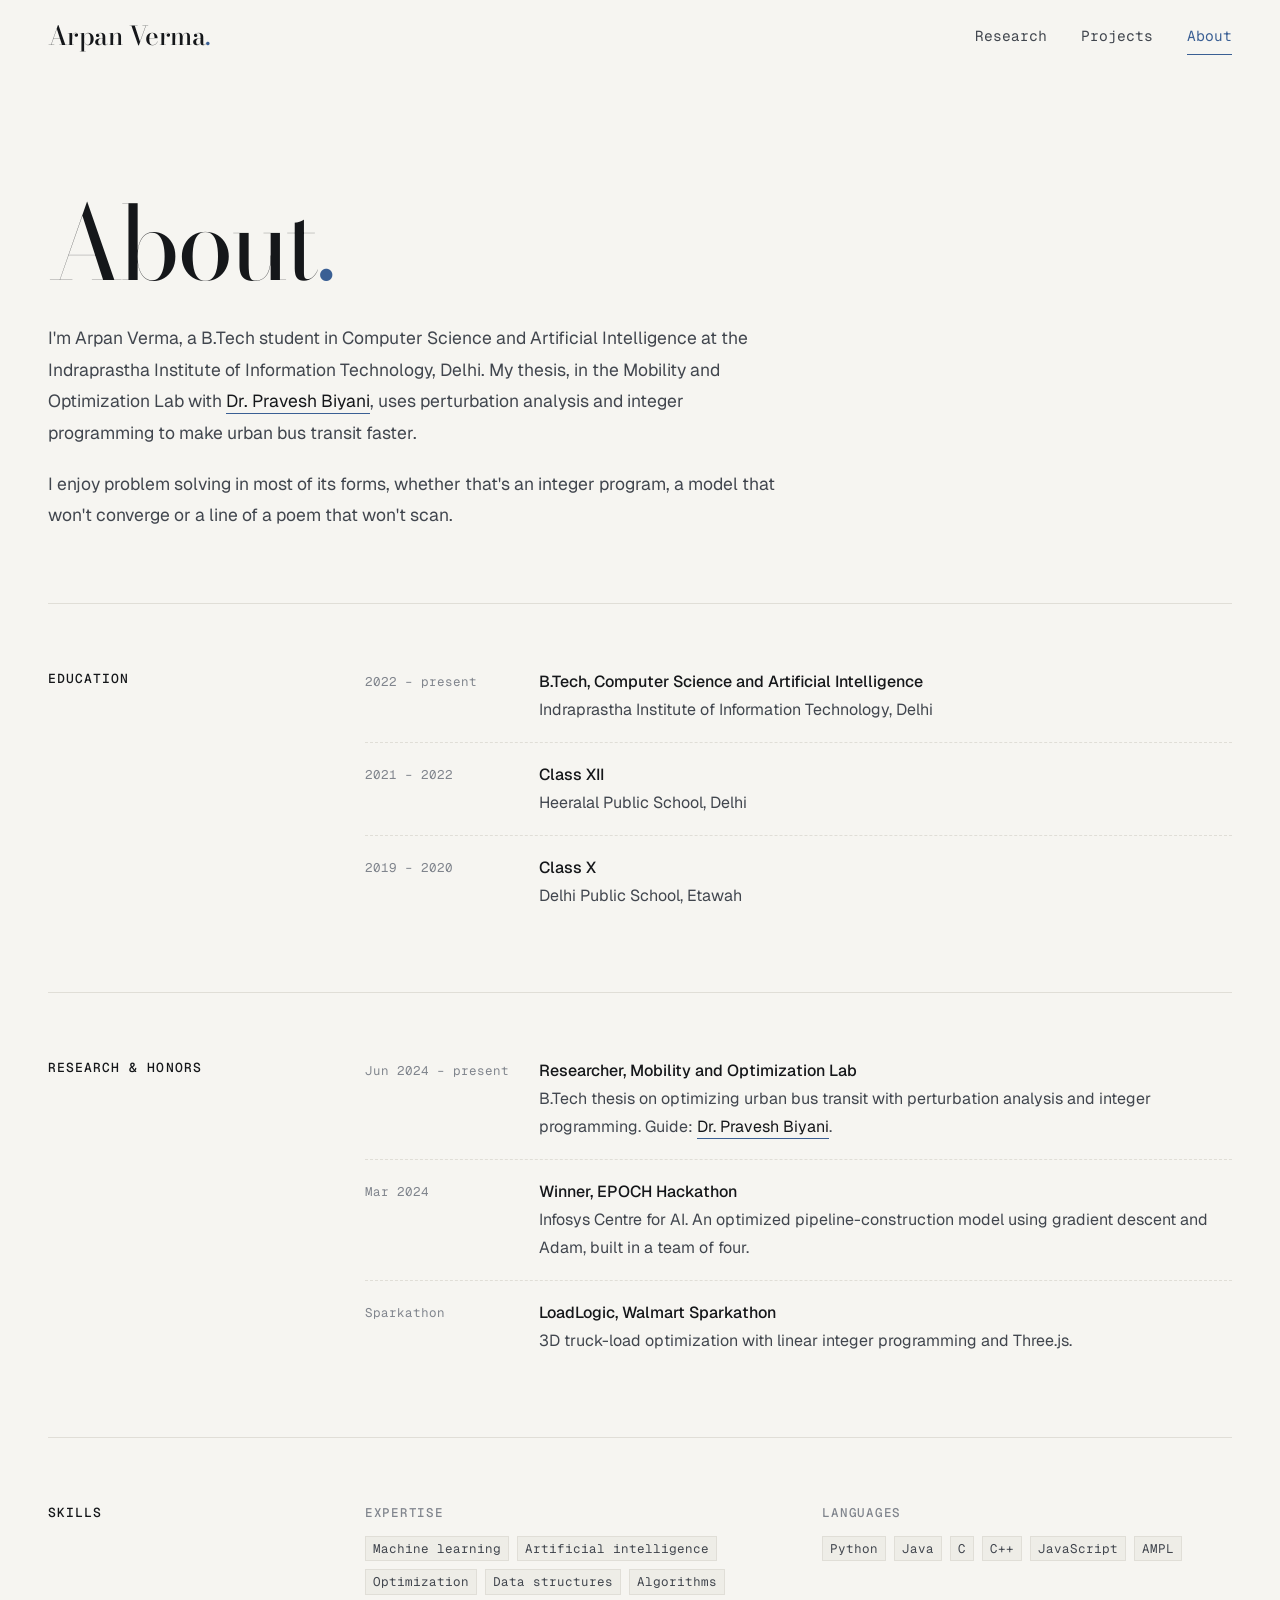
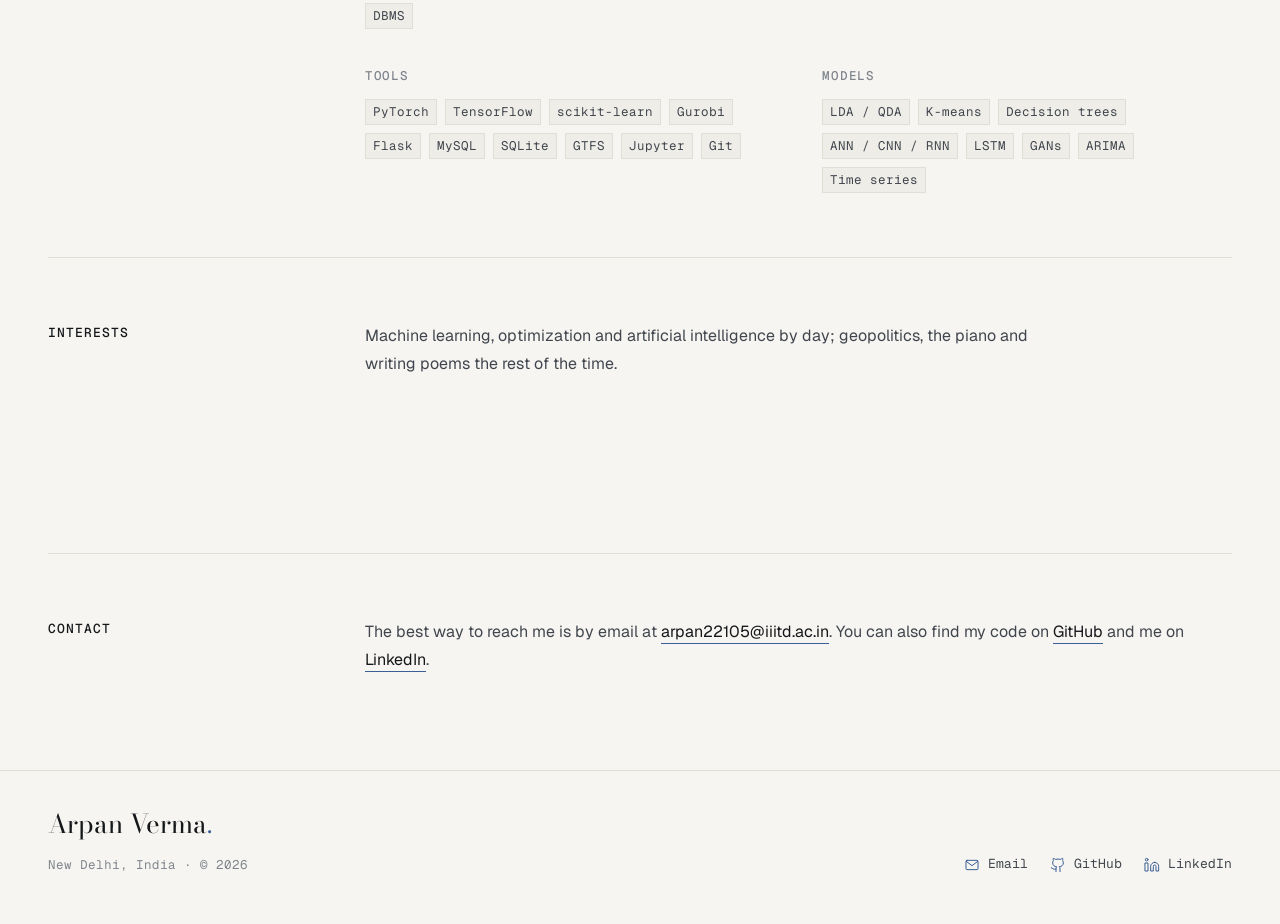
==== about/index.html @ 557e6630 "Redesign site: light editorial theme with animated opening Replace the dark Three.js page with a mul" ====
<!doctype html>
<html lang="en">
<head>
  <meta charset="utf-8">
  <meta name="viewport" content="width=device-width, initial-scale=1">
  <title>About — Arpan Verma</title>
  <meta name="description" content="About Arpan Verma: education, research experience, skills and interests.">
  <meta name="theme-color" content="#f6f5f1">
  <link rel="canonical" href="https://arpanverma001.github.io/about/">
  <link rel="icon" href="/favicon.svg" type="image/svg+xml">
  <link rel="preconnect" href="https://fonts.googleapis.com">
  <link rel="preconnect" href="https://fonts.gstatic.com" crossorigin>
  <link rel="stylesheet" href="https://fonts.googleapis.com/css2?family=Bodoni+Moda:opsz,wght@6..96,400..600&family=Geist:wght@300..700&family=Geist+Mono:wght@400..600&display=swap">
  <link rel="stylesheet" href="/assets/css/site.css">
  <script>document.documentElement.classList.add('js');</script>
</head>
<body>
  <svg width="0" height="0" style="position:absolute" aria-hidden="true">
    <symbol id="i-mail" viewBox="0 0 24 24"><rect x="3" y="5" width="18" height="14" rx="1.5"/><path d="m3.5 6.5 8.5 6.5 8.5-6.5"/></symbol>
    <symbol id="i-github" viewBox="0 0 24 24"><path d="M15 22v-4a4.8 4.8 0 0 0-1-3.5c3 0 6-2 6-5.5.08-1.25-.27-2.48-1-3.5.28-1.15.28-2.35 0-3.5 0 0-1 0-3 1.5-2.64-.5-5.36-.5-8 0C6 2 5 2 5 2c-.3 1.15-.3 2.35 0 3.5A5.4 5.4 0 0 0 4 9c0 3.5 3 5.5 6 5.5-.39.49-.68 1.05-.85 1.65-.17.6-.22 1.23-.15 1.85v4"/><path d="M9 18c-4.51 2-5-2-7-2"/></symbol>
    <symbol id="i-linkedin" viewBox="0 0 24 24"><path d="M16 8a6 6 0 0 1 6 6v7h-4v-7a2 2 0 0 0-4 0v7h-4v-7a6 6 0 0 1 6-6z"/><rect x="2" y="9" width="4" height="12"/><circle cx="4" cy="4" r="2"/></symbol>
  </svg>

  <a class="skip-link" href="#main">Skip to content</a>

  <header class="site-header">
    <div class="container header-inner">
      <a class="site-mark" href="/" aria-label="Arpan Verma, home">Arpan Verma<span class="dot">.</span></a>
      <nav class="site-nav" aria-label="Primary">
        <a href="/research/">Research</a>
        <a href="/projects/">Projects</a>
        <a href="/about/" aria-current="page">About</a>
      </nav>
    </div>
    <div class="scroll-progress" aria-hidden="true"></div>
  </header>

  <main id="main" class="container">
    <div class="page-head">
      <h1 class="page-title">About<span class="dot">.</span></h1>
      <div class="page-lede prose" data-arrive>
        <p>I'm Arpan Verma, a B.Tech student in Computer Science and Artificial Intelligence at the Indraprastha Institute of Information Technology, Delhi. My thesis, in the Mobility and Optimization Lab with <a href="https://www.iiitd.ac.in/praveshb">Dr. Pravesh Biyani</a>, uses perturbation analysis and integer programming to make urban bus transit faster.</p>
        <p>I enjoy problem solving in most of its forms, whether that's an integer program, a model that won't converge or a line of a poem that won't scan.</p>
      </div>
    </div>

    <section class="about-grid" aria-labelledby="edu-title">
      <h2 class="kicker" id="edu-title" data-arrive>Education</h2>
      <ul class="timeline">
        <li data-arrive><span class="when">2022 – present</span><div><strong>B.Tech, Computer Science and Artificial Intelligence</strong>Indraprastha Institute of Information Technology, Delhi</div></li>
        <li data-arrive><span class="when">2021 – 2022</span><div><strong>Class XII</strong>Heeralal Public School, Delhi</div></li>
        <li data-arrive><span class="when">2019 – 2020</span><div><strong>Class X</strong>Delhi Public School, Etawah</div></li>
      </ul>
    </section>

    <section class="about-grid" aria-labelledby="exp-title">
      <h2 class="kicker" id="exp-title" data-arrive>Research &amp; honors</h2>
      <ul class="timeline">
        <li data-arrive><span class="when">Jun 2024 – present</span><div><strong>Researcher, Mobility and Optimization Lab</strong>B.Tech thesis on optimizing urban bus transit with perturbation analysis and integer programming. Guide: <a class="inline-link" href="https://www.iiitd.ac.in/praveshb">Dr. Pravesh Biyani</a>.</div></li>
        <li data-arrive><span class="when">Mar 2024</span><div><strong>Winner, EPOCH Hackathon</strong>Infosys Centre for AI. An optimized pipeline-construction model using gradient descent and Adam, built in a team of four.</div></li>
        <li data-arrive><span class="when">Sparkathon</span><div><strong>LoadLogic, Walmart Sparkathon</strong>3D truck-load optimization with linear integer programming and Three.js.</div></li>
      </ul>
    </section>

    <section class="about-grid" aria-labelledby="skills-title">
      <h2 class="kicker" id="skills-title" data-arrive>Skills</h2>
      <div class="skills">
        <div data-arrive>
          <h3>Expertise</h3>
          <div class="tags"><span>Machine learning</span><span>Artificial intelligence</span><span>Optimization</span><span>Data structures</span><span>Algorithms</span><span>DBMS</span></div>
        </div>
        <div data-arrive>
          <h3>Languages</h3>
          <div class="tags"><span>Python</span><span>Java</span><span>C</span><span>C++</span><span>JavaScript</span><span>AMPL</span></div>
        </div>
        <div data-arrive>
          <h3>Tools</h3>
          <div class="tags"><span>PyTorch</span><span>TensorFlow</span><span>scikit-learn</span><span>Gurobi</span><span>Flask</span><span>MySQL</span><span>SQLite</span><span>GTFS</span><span>Jupyter</span><span>Git</span></div>
        </div>
        <div data-arrive>
          <h3>Models</h3>
          <div class="tags"><span>LDA / QDA</span><span>K-means</span><span>Decision trees</span><span>ANN / CNN / RNN</span><span>LSTM</span><span>GANs</span><span>ARIMA</span><span>Time series</span></div>
        </div>
      </div>
    </section>

    <section class="about-grid" aria-labelledby="interests-title">
      <h2 class="kicker" id="interests-title" data-arrive>Interests</h2>
      <div>
        <p data-arrive style="max-width:62ch">Machine learning, optimization and artificial intelligence by day; geopolitics, the piano and writing poems the rest of the time.</p>
        <figure class="sign" data-arrive style="margin:40px 0 0;justify-self:start;max-width:520px">
          <canvas data-sign="Piano · Poems · Geopolitics · Problem solving · " data-cols="80" role="img" aria-label="Dot-matrix sign scrolling: Piano, Poems, Geopolitics, Problem solving."></canvas>
        </figure>
      </div>
    </section>

    <section class="about-grid" aria-labelledby="contact-title" style="padding-bottom:96px">
      <h2 class="kicker" id="contact-title" data-arrive>Contact</h2>
      <div class="prose" data-arrive>
        <p>The best way to reach me is by email at <a href="mailto:arpan22105@iiitd.ac.in">arpan22105@iiitd.ac.in</a>. You can also find my code on <a href="https://github.com/ARPANVERMA001">GitHub</a> and me on <a href="https://www.linkedin.com/in/arpvr/">LinkedIn</a>.</p>
      </div>
    </section>
  </main>

  <footer class="site-footer">
    <div class="container footer-inner">
      <div>
        <a class="footer-mark" href="/">Arpan Verma<span class="dot">.</span></a>
        <p class="meta">New Delhi, India · © 2026</p>
      </div>
      <nav class="footer-links" aria-label="Contact">
        <a href="mailto:arpan22105@iiitd.ac.in"><svg class="icon"><use href="#i-mail"/></svg>Email</a>
        <a href="https://github.com/ARPANVERMA001"><svg class="icon"><use href="#i-github"/></svg>GitHub</a>
        <a href="https://www.linkedin.com/in/arpvr/"><svg class="icon"><use href="#i-linkedin"/></svg>LinkedIn</a>
      </nav>
    </div>
  </footer>

  <script type="module" src="/assets/js/site.js"></script>
</body>
</html>
---- assets/css/site.css ----
/* ==========================================================================
   Arpan Verma — site styles
   Light, editorial, quietly animated.
   ========================================================================== */

@view-transition {
  navigation: auto;
}

@property --spot {
  syntax: '<percentage>';
  inherits: true;
  initial-value: 0%;
}

:root {
  --paper: #f6f5f1;
  --paper-2: #eeede7;
  --ink: #15171a;
  --body: #41464e;
  --muted: #80858d;
  --rule: #e0ded7;
  --rule-strong: #cfccc3;
  --blue: #3a5f94;
  --blue-ink: #2b4a78;
  --blue-soft: #9db1cf;
  --blue-wash: #e4eaf3;
  --blue-glow: rgb(58 95 148 / 22%);

  --font-serif: 'Bodoni Moda', 'Didot', 'Bodoni 72', Georgia, serif;
  --font-sans: 'Geist', ui-sans-serif, system-ui, -apple-system, 'Segoe UI', sans-serif;
  --font-mono: 'Geist Mono', ui-monospace, 'SFMono-Regular', Menlo, Consolas, monospace;

  --gutter: clamp(16px, 5vw, 48px);
  --max: 1200px;
  --ease-out: cubic-bezier(.16, 1, .3, 1);
  --ease-soft: cubic-bezier(.33, 1, .68, 1);

  color-scheme: light;
}

*,
*::before,
*::after {
  box-sizing: border-box;
}

html {
  -webkit-text-size-adjust: 100%;
  scroll-behavior: smooth;
  scroll-padding-top: 96px;
}

body {
  margin: 0;
  background: var(--paper);
  color: var(--body);
  font-family: var(--font-sans);
  font-size: 16px;
  line-height: 1.75;
  -webkit-font-smoothing: antialiased;
  text-rendering: optimizeLegibility;
  overflow-x: hidden;
}

::selection {
  background: var(--blue-wash);
  color: var(--blue-ink);
}

img,
canvas,
svg {
  display: block;
  max-width: 100%;
}

a {
  color: inherit;
  text-decoration: none;
}

h1,
h2,
h3,
p {
  margin: 0;
}

ul {
  margin: 0;
  padding: 0;
  list-style: none;
}

:focus-visible {
  outline: 2px solid var(--blue);
  outline-offset: 3px;
  border-radius: 2px;
}

.sr-only {
  position: absolute;
  width: 1px;
  height: 1px;
  overflow: hidden;
  clip: rect(0 0 0 0);
  white-space: nowrap;
}

.skip-link {
  position: absolute;
  left: 16px;
  top: -60px;
  z-index: 100;
  padding: 8px 14px;
  background: var(--ink);
  color: var(--paper);
  font-family: var(--font-mono);
  font-size: 13px;
}

.skip-link:focus {
  top: 12px;
}

.container {
  width: min(var(--max), 100% - 2 * var(--gutter));
  margin-inline: auto;
}

/* ---------- Header ---------------------------------------------------- */

.site-header {
  position: sticky;
  top: 0;
  z-index: 50;
  background: color-mix(in srgb, var(--paper) 86%, transparent);
  backdrop-filter: saturate(1.4) blur(10px);
  -webkit-backdrop-filter: saturate(1.4) blur(10px);
  view-transition-name: site-header;
}

.header-inner {
  display: flex;
  align-items: center;
  justify-content: space-between;
  gap: 16px;
  height: 72px;
}

.site-mark {
  font-family: var(--font-serif);
  font-size: 26px;
  font-weight: 500;
  letter-spacing: -.02em;
  color: var(--ink);
  line-height: 1;
}

.site-mark .dot,
.footer-mark .dot {
  color: var(--blue);
}

.site-nav {
  display: flex;
  gap: clamp(18px, 3vw, 34px);
  font-family: var(--font-mono);
  font-size: 14.5px;
}

.site-nav a {
  position: relative;
  color: var(--body);
  padding: 4px 0;
  transition: color .3s var(--ease-soft);
}

.site-nav a::after {
  content: '';
  position: absolute;
  left: 0;
  right: 0;
  bottom: -2px;
  height: 1px;
  background: currentColor;
  transform: scaleX(0);
  transform-origin: right;
  transition: transform .45s var(--ease-out);
}

.site-nav a:hover,
.site-nav a[aria-current='page'] {
  color: var(--blue);
}

.site-nav a:hover::after,
.site-nav a[aria-current='page']::after {
  transform: scaleX(1);
  transform-origin: left;
}

.scroll-progress {
  position: absolute;
  left: 0;
  right: 0;
  bottom: 0;
  height: 1px;
  background: var(--blue-soft);
  transform-origin: left;
  transform: scaleX(var(--progress, 0));
  opacity: .8;
}

/* ---------- Shared type ---------------------------------------------- */

.kicker {
  font-family: var(--font-mono);
  font-size: 13px;
  font-weight: 500;
  letter-spacing: .08em;
  text-transform: uppercase;
  color: var(--ink);
}

.eyebrow {
  font-family: var(--font-mono);
  font-size: 13px;
  color: var(--muted);
  letter-spacing: .01em;
}

.meta {
  font-family: var(--font-mono);
  font-size: 12.5px;
  color: var(--muted);
}

.prose p + p {
  margin-top: 1.1em;
}

.prose a,
.inline-link {
  color: var(--ink);
  background-image: linear-gradient(var(--blue), var(--blue));
  background-size: 100% 1px;
  background-position: 0 100%;
  background-repeat: no-repeat;
  padding-bottom: 2px;
  transition: background-size .45s var(--ease-out), color .3s;
}

.prose a:hover,
.inline-link:hover {
  color: var(--blue);
  background-size: 100% 2px;
  background-image: linear-gradient(var(--blue-soft), var(--blue-soft));
}

.action {
  display: inline-flex;
  align-items: center;
  gap: 14px;
  font-family: var(--font-mono);
  font-size: 13.5px;
  color: var(--blue);
}

.action svg {
  width: 20px;
  height: 20px;
  transition: transform .5s var(--ease-out);
}

.action:hover svg {
  transform: translateX(6px);
}

.icon {
  width: 16px;
  height: 16px;
  fill: none;
  stroke: currentColor;
  stroke-width: 1.5;
  stroke-linecap: round;
  stroke-linejoin: round;
}

/* ---------- Arrival (blur-fade-up as content enters) ------------------ */

.js [data-arrive] {
  opacity: 0;
  transform: translateY(14px);
  filter: blur(3px);
  transition:
    opacity 1.1s var(--ease-soft),
    transform 1.1s var(--ease-out),
    filter 1.1s var(--ease-out);
  transition-delay: var(--arrive-delay, 0ms);
}

.js [data-arrive='side'] {
  transform: translateX(24px);
}

.js [data-arrive].is-in {
  opacity: 1;
  transform: none;
  filter: blur(0);
}

/* ---------- Hero ------------------------------------------------------ */

.hero {
  display: grid;
  grid-template-columns: minmax(280px, 400px) minmax(0, 1fr);
  gap: clamp(40px, 8vw, 128px);
  align-items: center;
  min-height: calc(100svh - 72px);
  padding-block: 56px 72px;
}

.hero-identity {
  position: relative;
  justify-self: end;
  width: 100%;
  max-width: 360px;
}

.plate {
  position: relative;
  margin-left: auto;
  width: 82%;
  aspect-ratio: 4 / 5;
  background: var(--paper-2);
  overflow: hidden;
}

.plate canvas {
  width: 100%;
  height: 100%;
}

.plate::after {
  content: '';
  position: absolute;
  inset: 0;
  box-shadow: inset 0 0 0 1px rgb(21 23 26 / 5%);
  pointer-events: none;
}

.hero-name {
  position: relative;
  margin-top: -1.45em;
  font-family: var(--font-serif);
  font-size: clamp(54px, 6.4vw, 84px);
  font-weight: 400;
  line-height: 1;
  letter-spacing: -.035em;
  color: var(--ink);
  view-transition-name: hero-name;
}

.hero-name .name-line {
  display: block;
  position: relative;
  width: max-content;
}

.name-text {
  transition: color .8s var(--ease-soft);
}

.name-ink .name-text {
  color: var(--blue);
  transition: none;
}

.name-scramble {
  position: absolute;
  inset: 0;
  z-index: 0;
  pointer-events: none;
}

.name-glyph {
  position: absolute;
  top: 0;
  color: var(--blue);
}

.name-glyph[data-light] {
  color: var(--blue-soft);
}

.name-block {
  position: absolute;
  background: var(--blue-wash);
  z-index: -1;
}

.name-block[data-tone='deep'] {
  background: var(--blue-soft);
}

.is-scrambling .name-text {
  color: transparent;
}

.name-marks {
  display: flex;
  gap: 4px;
  margin-top: 14px;
}

.name-marks i {
  width: 6px;
  height: 6px;
  background: var(--blue);
  animation: mark-blink 2.4s steps(1, end) infinite;
}

.name-marks i:nth-child(2) {
  animation-delay: .3s;
  background: var(--blue-soft);
}

.name-marks i:nth-child(3) {
  animation-delay: .6s;
}

@keyframes mark-blink {
  0%, 70% { opacity: 1; }
  80% { opacity: .25; }
  90% { opacity: 1; }
}

.contacts {
  display: flex;
  justify-content: flex-end;
  gap: clamp(14px, 2vw, 22px);
  margin-top: 26px;
  font-family: var(--font-mono);
  font-size: 12.5px;
}

.contacts a {
  display: flex;
  flex-direction: column;
  align-items: center;
  gap: 6px;
  color: var(--body);
  transition: color .3s, transform .5s var(--ease-out);
}

.contacts a .icon {
  color: var(--blue);
  width: 17px;
  height: 17px;
}

.contacts a:hover {
  color: var(--blue);
  transform: translateY(-3px);
}

.hero-copy {
  min-width: 0;
  max-width: 640px;
}

.affil {
  margin-top: 6px;
  font-size: 17px;
  font-weight: 500;
  color: var(--ink);
}

.greeting {
  margin-top: 40px;
  font-size: 17px;
  color: var(--ink);
}

.bio {
  margin-top: 16px;
  font-size: 17px;
  line-height: 1.8;
}

/* Typing */

.typed-letter[data-unseen] {
  opacity: 0;
}

[data-typing-fade] .typed-letter {
  transition: opacity var(--letter-fade, 60ms) linear;
}

.typed-letter[data-caret] {
  position: relative;
}

.typed-letter[data-caret]::after {
  content: '';
  position: absolute;
  top: .12em;
  left: calc(100% + 1px);
  width: 1.5px;
  height: 1.15em;
  background: var(--blue);
  animation: caret-blink 1s steps(1, end) infinite;
}

.typed-letter[data-caret='start']::after {
  left: 0;
}

[data-typing] .typed-letter[data-caret]::after {
  animation: none;
}

@keyframes caret-blink {
  50% { opacity: 0; }
}

/* Lanes */

.lanes {
  position: relative;
  margin-top: 44px;
  font-family: var(--font-mono);
  font-size: clamp(19px, 2vw, 27px);
  font-weight: 450;
  line-height: 1.65;
  letter-spacing: -.01em;
  -webkit-mask-image: linear-gradient(to right, transparent, #000 7%, #000 78%, transparent);
  mask-image: linear-gradient(to right, transparent, #000 7%, #000 78%, transparent);
  overflow: hidden;
}

.lanes-layer {
  color: var(--blue-soft);
}

.lanes-layer.lit {
  position: absolute;
  inset: 0;
  color: var(--blue);
  -webkit-mask-image: radial-gradient(ellipse 26% 140% at var(--spot) 50%, #000 0%, transparent 72%);
  mask-image: radial-gradient(ellipse 26% 140% at var(--spot) 50%, #000 0%, transparent 72%);
  animation: spot 9s ease-in-out infinite alternate;
}

@keyframes spot {
  from { --spot: 8%; }
  to { --spot: 82%; }
}

.lane {
  white-space: nowrap;
  overflow: hidden;
}

.lane-track {
  display: inline-flex;
  gap: 1.1em;
  padding-right: 1.1em;
  animation: lane var(--dur, 40s) linear infinite;
  animation-direction: var(--dir, normal);
  will-change: transform;
}

.lane-track span {
  flex: none;
}

@keyframes lane {
  to { transform: translateX(-50%); }
}

.hero .action {
  margin-top: 36px;
}

/* ---------- Opening choreography ------------------------------------- */
/* While the opening plays, everything except the name and plate waits. */

.opening [data-opening-part]:not([data-shown]) {
  opacity: 0;
}

[data-opening-part],
.contacts a {
  transition: opacity .9s var(--ease-soft), transform .9s var(--ease-out), filter .9s var(--ease-out);
}

.opening:not(.keep-header) .site-header:not([data-shown]) {
  opacity: 0;
}

.site-header {
  transition: opacity .9s var(--ease-soft);
}

.opening [data-opening-part='contacts']:not([data-shown]) a {
  opacity: 0;
  transform: translateY(8px);
  filter: blur(2px);
}

.opening .lane:not([data-shown]) {
  transform: translateX(18px);
  filter: blur(3px);
}

.contacts a {
  transition: color .3s, opacity .9s var(--ease-soft), transform .6s var(--ease-out), filter .9s var(--ease-out);
}

.opening .contacts a {
  transition-delay: calc(var(--i, 0) * 70ms);
}

/* ---------- Sections -------------------------------------------------- */

.section {
  padding-block: clamp(64px, 9vw, 112px);
  border-top: 1px solid var(--rule);
}

.section-head {
  margin-bottom: clamp(40px, 6vw, 72px);
}

/* Selected work */

.work {
  display: grid;
  grid-template-columns: minmax(280px, 400px) minmax(0, 1fr);
  gap: clamp(40px, 8vw, 128px);
  align-items: center;
}

.work + .work {
  margin-top: 0;
}

.work-plate {
  display: grid;
  place-items: center;
  min-height: 300px;
}

.work-body {
  padding-block: 56px;
  border-bottom: 1px solid var(--rule);
  max-width: 690px;
}

.work:last-of-type .work-body {
  border-bottom: 0;
}

.work-body h3 {
  font-size: clamp(21px, 2vw, 25px);
  font-weight: 450;
  line-height: 1.35;
  letter-spacing: -.012em;
  color: var(--ink);
  max-width: 34ch;
}

.work-body .meta {
  margin-top: 14px;
}

.work-body p.desc {
  margin-top: 22px;
  max-width: 62ch;
}

.work-links {
  display: flex;
  flex-wrap: wrap;
  gap: 22px;
  margin-top: 22px;
  font-family: var(--font-mono);
  font-size: 12.5px;
}

.work-links a {
  color: var(--blue);
  position: relative;
}

.work-links a::after {
  content: '';
  position: absolute;
  left: 0;
  right: 0;
  bottom: -1px;
  height: 1px;
  background: currentColor;
  transform: scaleX(0);
  transform-origin: right;
  transition: transform .45s var(--ease-out);
}

.work-links a:hover::after {
  transform: scaleX(1);
  transform-origin: left;
}

/* ---------- Wordmarks (CRT power-on + tear glitch) -------------------- */

.wordmark {
  position: relative;
  font-family: var(--font-serif);
  font-size: var(--wm-size, clamp(40px, 4.4vw, 56px));
  font-weight: 450;
  letter-spacing: -.025em;
  line-height: 1.1;
  color: var(--blue);
  text-align: center;
}

.wm-glyphs {
  position: relative;
  display: inline-block;
  white-space: nowrap;
  isolation: isolate;
}

.wm-face {
  display: block;
}

.wm-echo,
.wm-band {
  position: absolute;
  inset: 0;
  pointer-events: none;
}

.wm-echo {
  color: var(--blue-soft);
  opacity: 0;
  transform: translateX(1.5px);
  z-index: -1;
}

.wm-band {
  visibility: hidden;
  color: var(--blue-ink);
}

.wm-band[data-torn] {
  visibility: visible;
}

.wm-beam {
  position: absolute;
  left: -6%;
  right: -6%;
  top: 50%;
  height: 2px;
  margin-top: -1px;
  background: var(--blue);
  box-shadow: 0 0 12px var(--blue-glow);
  opacity: 0;
  pointer-events: none;
}

.js [data-wordmark]:not(.is-on) .wm-face {
  opacity: 0;
}

/* ---------- Home about ------------------------------------------------ */

.about-split {
  display: grid;
  grid-template-columns: 1.15fr 1fr;
  gap: clamp(40px, 8vw, 120px);
  align-items: center;
}

.about-split .prose {
  max-width: 600px;
  font-size: 16.5px;
}

.about-split .action {
  margin-top: 36px;
}

.sign {
  justify-self: center;
  width: 100%;
  max-width: 420px;
}

.sign canvas {
  width: 100%;
  height: auto;
}

.sign figcaption {
  margin-top: 14px;
  text-align: center;
}

/* ---------- Page header (inner pages) --------------------------------- */

.page-head {
  padding-block: clamp(56px, 10vw, 120px) clamp(40px, 6vw, 72px);
}

.page-title {
  font-family: var(--font-serif);
  font-size: clamp(52px, 8vw, 104px);
  font-weight: 400;
  line-height: 1;
  letter-spacing: -.035em;
  color: var(--ink);
  view-transition-name: page-title;
}

.page-title .dot {
  color: var(--blue);
}

.page-lede {
  margin-top: 28px;
  max-width: 62ch;
  font-size: 17.5px;
  line-height: 1.8;
}

/* ---------- Research page --------------------------------------------- */

.research-layout {
  display: grid;
  grid-template-columns: 240px 1fr;
  gap: clamp(32px, 6vw, 96px);
  padding-bottom: 96px;
}

.index-nav {
  position: sticky;
  top: 112px;
  align-self: start;
}

.index-nav ul {
  font-family: var(--font-mono);
  font-size: 13.5px;
}

.index-nav li + li {
  margin-top: 6px;
}

.index-nav a {
  position: relative;
  z-index: 1;
  display: inline-block;
  padding: 3px 10px;
  color: var(--body);
  transition: color .35s var(--ease-soft);
}

.index-nav a:hover {
  color: var(--blue);
}

.index-nav a.is-active {
  color: var(--blue-ink);
}

.index-chip {
  position: absolute;
  left: 0;
  top: 0;
  height: 0;
  width: 0;
  background: var(--blue-wash);
  box-shadow: inset 0 0 0 1px rgb(58 95 148 / 18%);
  transition:
    transform .55s var(--ease-out),
    width .55s var(--ease-out),
    height .55s var(--ease-out),
    opacity .3s;
  opacity: 0;
}

.study {
  padding-block: 8px 88px;
}

.study + .study {
  padding-top: 72px;
  border-top: 1px solid var(--rule);
}

.study-num {
  font-family: var(--font-mono);
  font-size: 12.5px;
  color: var(--blue);
}

.study h2 {
  margin-top: 10px;
  font-family: var(--font-serif);
  font-size: clamp(34px, 4vw, 50px);
  font-weight: 400;
  line-height: 1.08;
  letter-spacing: -.03em;
  color: var(--ink);
}

.study .prose {
  margin-top: 24px;
  max-width: 66ch;
}

.study-points {
  margin-top: 22px;
  max-width: 66ch;
}

.study-points li {
  position: relative;
  padding-left: 22px;
}

.study-points li + li {
  margin-top: 8px;
}

.study-points li::before {
  content: '';
  position: absolute;
  left: 2px;
  top: .72em;
  width: 6px;
  height: 6px;
  background: var(--blue-soft);
}

.figure {
  margin: 40px 0 0;
}

.figure-frame {
  position: relative;
  background: var(--paper-2);
  box-shadow: inset 0 0 0 1px rgb(21 23 26 / 5%);
  overflow: hidden;
}

.figure canvas {
  width: 100%;
  height: auto;
}

.figure figcaption {
  display: flex;
  justify-content: space-between;
  gap: 16px;
  margin-top: 12px;
}

.figure figcaption [data-readout] {
  flex: none;
  white-space: nowrap;
  color: var(--blue);
}

.figure-stats {
  display: flex;
  flex-wrap: wrap;
  gap: 40px;
  margin-top: 28px;
}

.figure-stats div {
  display: flex;
  flex-direction: column;
}

.figure-stats strong {
  font-family: var(--font-mono);
  font-size: 22px;
  font-weight: 500;
  color: var(--ink);
}

/* ---------- Projects page --------------------------------------------- */

.filters {
  display: flex;
  flex-wrap: wrap;
  gap: 10px;
  margin-bottom: 48px;
  font-family: var(--font-mono);
  font-size: 13px;
}

.filters button {
  appearance: none;
  border: 1px solid var(--rule-strong);
  background: transparent;
  color: var(--body);
  padding: 7px 14px;
  font: inherit;
  cursor: pointer;
  transition: background .3s, color .3s, border-color .3s;
}

.filters button:hover {
  border-color: var(--blue-soft);
  color: var(--blue);
}

.filters button[aria-pressed='true'] {
  background: var(--ink);
  border-color: var(--ink);
  color: var(--paper);
}

.project-list {
  border-top: 1px solid var(--rule);
  padding-bottom: 96px;
}

.project-row {
  display: grid;
  grid-template-columns: 64px minmax(200px, 300px) 1fr;
  gap: clamp(20px, 4vw, 56px);
  align-items: start;
  padding-block: 44px;
  border-bottom: 1px solid var(--rule);
  position: relative;
}

.project-row[hidden] {
  display: none;
}

.project-row::before {
  content: '';
  position: absolute;
  inset: 0 calc(-1 * min(24px, var(--gutter)));
  background: var(--blue-wash);
  opacity: 0;
  z-index: -1;
  transition: opacity .5s var(--ease-soft);
}

.project-row:hover::before {
  opacity: .45;
}

.project-row .num {
  font-family: var(--font-mono);
  font-size: 12.5px;
  color: var(--muted);
  padding-top: 8px;
}

.project-row .wordmark {
  --wm-size: clamp(30px, 3vw, 40px);
  text-align: left;
}

.project-row h3 {
  font-size: 20px;
  font-weight: 450;
  line-height: 1.4;
  color: var(--ink);
}

.project-row p.desc {
  margin-top: 12px;
  max-width: 64ch;
}

.tags {
  display: flex;
  flex-wrap: wrap;
  gap: 8px;
  margin-top: 16px;
  font-family: var(--font-mono);
  font-size: 11.5px;
}

.tags span {
  padding: 2px 8px;
  background: var(--paper-2);
  color: var(--body);
  box-shadow: inset 0 0 0 1px var(--rule);
}

::view-transition-group(*) {
  animation-duration: .5s;
  animation-timing-function: cubic-bezier(.4, .14, .3, 1);
}

/* ---------- About page ------------------------------------------------ */

.about-grid {
  display: grid;
  grid-template-columns: 240px 1fr;
  gap: clamp(32px, 6vw, 96px);
  padding-block: 64px;
  border-top: 1px solid var(--rule);
}

.timeline li {
  display: grid;
  grid-template-columns: 150px 1fr;
  gap: 24px;
  padding-block: 18px;
  border-bottom: 1px dashed var(--rule);
}

.timeline li:first-child {
  padding-top: 0;
}

.timeline li:last-child {
  border-bottom: 0;
}

.timeline .when {
  font-family: var(--font-mono);
  font-size: 12.5px;
  color: var(--muted);
  padding-top: 3px;
}

.timeline strong {
  display: block;
  font-weight: 500;
  color: var(--ink);
}

.skills {
  display: grid;
  grid-template-columns: repeat(2, minmax(0, 1fr));
  gap: 36px 48px;
}

.skills h3 {
  font-family: var(--font-mono);
  font-size: 12.5px;
  font-weight: 500;
  letter-spacing: .06em;
  text-transform: uppercase;
  color: var(--muted);
  margin-bottom: 12px;
}

.skills .tags {
  margin-top: 0;
  font-size: 12.5px;
}

.skills .tags span {
  transition: background .3s, color .3s;
}

.skills .tags span:hover {
  background: var(--blue-wash);
  color: var(--blue-ink);
}

/* ---------- Footer ---------------------------------------------------- */

.site-footer {
  border-top: 1px solid var(--rule);
}

.footer-inner {
  display: flex;
  align-items: flex-end;
  justify-content: space-between;
  gap: 24px;
  padding-block: 40px 48px;
}

.footer-mark {
  font-family: var(--font-serif);
  font-size: 26px;
  color: var(--ink);
  line-height: 1;
}

.footer-inner .meta {
  margin-top: 12px;
}

.footer-links {
  display: flex;
  flex-wrap: wrap;
  gap: 22px;
  font-family: var(--font-mono);
  font-size: 13px;
}

.footer-links a {
  display: inline-flex;
  align-items: center;
  gap: 8px;
  color: var(--body);
  transition: color .3s;
}

.footer-links a .icon {
  color: var(--blue);
}

.footer-links a:hover {
  color: var(--blue);
}

/* ---------- Responsive ------------------------------------------------ */

@media (max-width: 900px) {
  .hero {
    min-height: 0;
    gap: 48px;
    padding-top: 32px;
  }

  .hero-identity {
    justify-self: start;
    max-width: 330px;
  }

  .hero,
  .work,
  .about-split,
  .research-layout,
  .about-grid {
    grid-template-columns: minmax(0, 1fr);
  }

  .work {
    gap: 0;
  }

  .work-plate {
    min-height: 0;
    justify-content: start;
    padding-top: 48px;
  }

  .work-plate .wordmark {
    text-align: left;
  }

  .work-body {
    padding-top: 24px;
  }

  .index-nav {
    position: static;
  }

  .index-nav ul {
    display: flex;
    flex-wrap: wrap;
    gap: 6px;
  }

  .index-nav li + li {
    margin-top: 0;
  }

  .index-chip {
    display: none;
  }

  .index-nav a.is-active {
    background: var(--blue-wash);
  }

  .project-row {
    grid-template-columns: 1fr;
    gap: 12px;
  }

  .project-row .num {
    padding-top: 0;
  }
}

@media (max-width: 600px) {
  .header-inner {
    height: 60px;
  }

  .site-mark {
    font-size: 20px;
  }

  .site-nav {
    font-size: 12.5px;
    gap: 14px;
  }

  .contacts {
    justify-content: flex-start;
  }

  .skills {
    grid-template-columns: 1fr;
  }

  .figure figcaption {
    flex-direction: column;
    gap: 4px;
  }

  .timeline li {
    grid-template-columns: 1fr;
    gap: 4px;
  }

  .footer-inner {
    flex-direction: column;
    align-items: flex-start;
  }
}

/* ---------- Reduced motion -------------------------------------------- */

@media (prefers-reduced-motion: reduce) {
  @view-transition {
    navigation: none;
  }

  html {
    scroll-behavior: auto;
  }

  *,
  *::before,
  *::after {
    animation-duration: .001ms !important;
    animation-iteration-count: 1 !important;
    transition-duration: .001ms !important;
  }

  .js [data-arrive] {
    opacity: 1;
    transform: none;
    filter: none;
  }
}
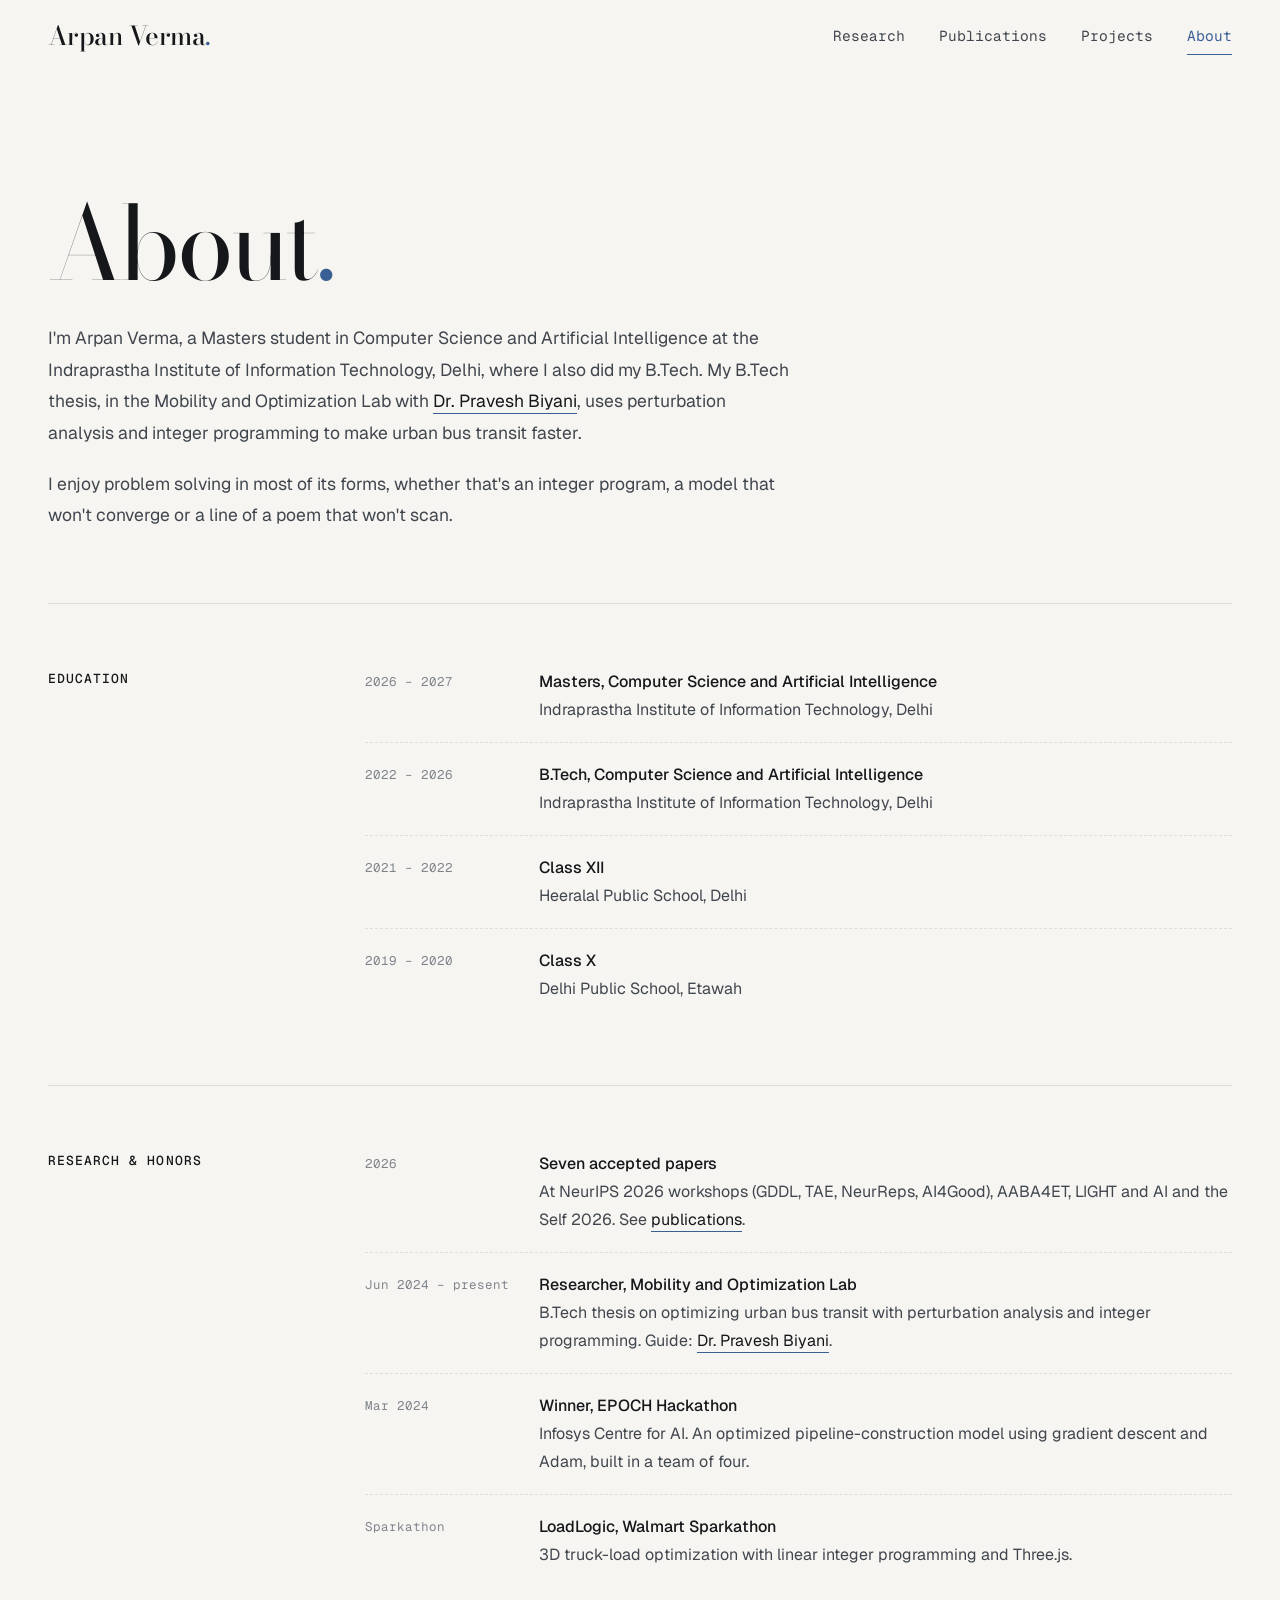
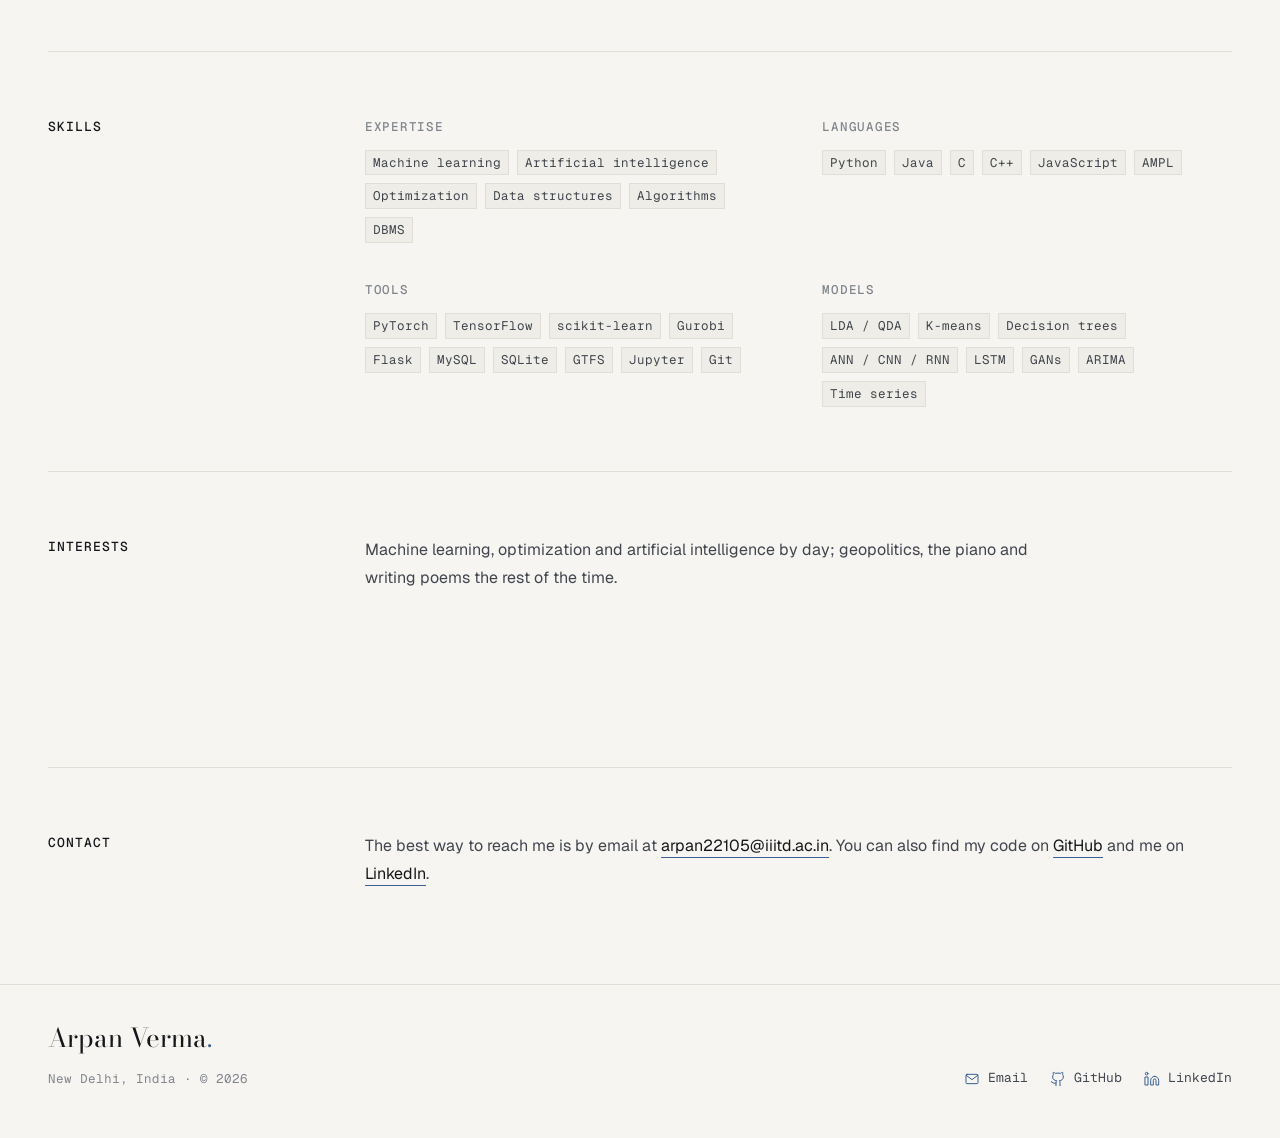
==== commit 55cf34c7: "Add publications page and update degree to Masters - New /publications/ page listing the seven accep" ====
--- a/about/index.html
+++ b/about/index.html
@@ -28,6 +28,7 @@
       <a class="site-mark" href="/" aria-label="Arpan Verma, home">Arpan Verma<span class="dot">.</span></a>
       <nav class="site-nav" aria-label="Primary">
         <a href="/research/">Research</a>
+        <a href="/publications/">Publications</a>
         <a href="/projects/">Projects</a>
         <a href="/about/" aria-current="page">About</a>
       </nav>
@@ -39,7 +40,7 @@
     <div class="page-head">
       <h1 class="page-title">About<span class="dot">.</span></h1>
       <div class="page-lede prose" data-arrive>
-        <p>I'm Arpan Verma, a B.Tech student in Computer Science and Artificial Intelligence at the Indraprastha Institute of Information Technology, Delhi. My thesis, in the Mobility and Optimization Lab with <a href="https://www.iiitd.ac.in/praveshb">Dr. Pravesh Biyani</a>, uses perturbation analysis and integer programming to make urban bus transit faster.</p>
+        <p>I'm Arpan Verma, a Masters student in Computer Science and Artificial Intelligence at the Indraprastha Institute of Information Technology, Delhi, where I also did my B.Tech. My B.Tech thesis, in the Mobility and Optimization Lab with <a href="https://www.iiitd.ac.in/praveshb">Dr. Pravesh Biyani</a>, uses perturbation analysis and integer programming to make urban bus transit faster.</p>
         <p>I enjoy problem solving in most of its forms, whether that's an integer program, a model that won't converge or a line of a poem that won't scan.</p>
       </div>
     </div>
@@ -47,7 +48,8 @@
     <section class="about-grid" aria-labelledby="edu-title">
       <h2 class="kicker" id="edu-title" data-arrive>Education</h2>
       <ul class="timeline">
-        <li data-arrive><span class="when">2022 – present</span><div><strong>B.Tech, Computer Science and Artificial Intelligence</strong>Indraprastha Institute of Information Technology, Delhi</div></li>
+        <li data-arrive><span class="when">2026 – 2027</span><div><strong>Masters, Computer Science and Artificial Intelligence</strong>Indraprastha Institute of Information Technology, Delhi</div></li>
+        <li data-arrive><span class="when">2022 – 2026</span><div><strong>B.Tech, Computer Science and Artificial Intelligence</strong>Indraprastha Institute of Information Technology, Delhi</div></li>
         <li data-arrive><span class="when">2021 – 2022</span><div><strong>Class XII</strong>Heeralal Public School, Delhi</div></li>
         <li data-arrive><span class="when">2019 – 2020</span><div><strong>Class X</strong>Delhi Public School, Etawah</div></li>
       </ul>
@@ -56,6 +58,7 @@
     <section class="about-grid" aria-labelledby="exp-title">
       <h2 class="kicker" id="exp-title" data-arrive>Research &amp; honors</h2>
       <ul class="timeline">
+        <li data-arrive><span class="when">2026</span><div><strong>Seven accepted papers</strong>At NeurIPS 2026 workshops (GDDL, TAE, NeurReps, AI4Good), AABA4ET, LIGHT and AI and the Self 2026. See <a class="inline-link" href="/publications/">publications</a>.</div></li>
         <li data-arrive><span class="when">Jun 2024 – present</span><div><strong>Researcher, Mobility and Optimization Lab</strong>B.Tech thesis on optimizing urban bus transit with perturbation analysis and integer programming. Guide: <a class="inline-link" href="https://www.iiitd.ac.in/praveshb">Dr. Pravesh Biyani</a>.</div></li>
         <li data-arrive><span class="when">Mar 2024</span><div><strong>Winner, EPOCH Hackathon</strong>Infosys Centre for AI. An optimized pipeline-construction model using gradient descent and Adam, built in a team of four.</div></li>
         <li data-arrive><span class="when">Sparkathon</span><div><strong>LoadLogic, Walmart Sparkathon</strong>3D truck-load optimization with linear integer programming and Three.js.</div></li>
--- a/assets/css/site.css
+++ b/assets/css/site.css
@@ -1110,6 +1110,127 @@
   animation-timing-function: cubic-bezier(.4, .14, .3, 1);
 }
 
+/* ---------- Publications ---------------------------------------------- */
+
+.pub-list {
+  border-top: 1px solid var(--rule);
+  padding-bottom: 96px;
+}
+
+.pub {
+  position: relative;
+  display: grid;
+  grid-template-columns: 220px minmax(0, 1fr);
+  gap: clamp(24px, 4vw, 56px);
+  align-items: start;
+  padding-block: 44px;
+  border-bottom: 1px solid var(--rule);
+}
+
+.pub::before {
+  content: '';
+  position: absolute;
+  inset: 0 calc(-1 * min(24px, var(--gutter)));
+  background: var(--blue-wash);
+  opacity: 0;
+  z-index: -1;
+  transition: opacity .5s var(--ease-soft);
+}
+
+.pub:hover::before {
+  opacity: .4;
+}
+
+.pub-thumb {
+  background: var(--paper-2);
+  box-shadow: inset 0 0 0 1px rgb(21 23 26 / 5%);
+}
+
+.pub-thumb canvas {
+  width: 100%;
+  aspect-ratio: 4 / 3;
+}
+
+.venue {
+  display: flex;
+  flex-wrap: wrap;
+  align-items: center;
+  gap: 8px 12px;
+}
+
+.venue-chip {
+  padding: 2px 8px;
+  background: var(--blue-wash);
+  color: var(--blue-ink);
+  font-family: var(--font-mono);
+  font-size: 11.5px;
+  box-shadow: inset 0 0 0 1px rgb(58 95 148 / 16%);
+}
+
+.pub h3 {
+  margin-top: 14px;
+  font-size: clamp(19px, 1.8vw, 22px);
+  font-weight: 450;
+  line-height: 1.38;
+  letter-spacing: -.01em;
+  color: var(--ink);
+  max-width: 48ch;
+}
+
+.authors {
+  margin-top: 10px;
+  font-size: 14.5px;
+  color: var(--muted);
+}
+
+.authors strong {
+  font-weight: 500;
+  color: var(--ink);
+}
+
+.pub .desc {
+  margin-top: 14px;
+  max-width: 66ch;
+}
+
+/* Compact list on the home page */
+
+.pub-mini {
+  border-top: 1px solid var(--rule);
+}
+
+.pub-mini a {
+  display: grid;
+  grid-template-columns: minmax(200px, 400px) minmax(0, 1fr) 24px;
+  gap: clamp(20px, 8vw, 128px);
+  align-items: baseline;
+  padding-block: 26px;
+  border-bottom: 1px solid var(--rule);
+}
+
+.pub-mini .title {
+  font-size: 18.5px;
+  line-height: 1.45;
+  color: var(--ink);
+  transition: color .3s;
+}
+
+.pub-mini .icon {
+  color: var(--blue);
+  opacity: 0;
+  transform: translateX(-8px);
+  transition: opacity .4s, transform .5s var(--ease-out);
+}
+
+.pub-mini a:hover .title {
+  color: var(--blue);
+}
+
+.pub-mini a:hover .icon {
+  opacity: 1;
+  transform: none;
+}
+
 /* ---------- About page ------------------------------------------------ */
 
 .about-grid {
@@ -1295,6 +1416,24 @@
     gap: 12px;
   }
 
+  .pub {
+    grid-template-columns: minmax(0, 1fr);
+    gap: 20px;
+  }
+
+  .pub-thumb {
+    max-width: 260px;
+  }
+
+  .pub-mini a {
+    grid-template-columns: minmax(0, 1fr);
+    gap: 6px;
+  }
+
+  .pub-mini .icon {
+    display: none;
+  }
+
   .project-row .num {
     padding-top: 0;
   }
@@ -1335,6 +1474,20 @@
   .footer-inner {
     flex-direction: column;
     align-items: flex-start;
+  }
+}
+
+@media (max-width: 480px) {
+  .header-inner {
+    flex-wrap: wrap;
+    height: auto;
+    row-gap: 6px;
+    padding-block: 12px 10px;
+  }
+
+  .site-nav {
+    width: 100%;
+    justify-content: space-between;
   }
 }
 
